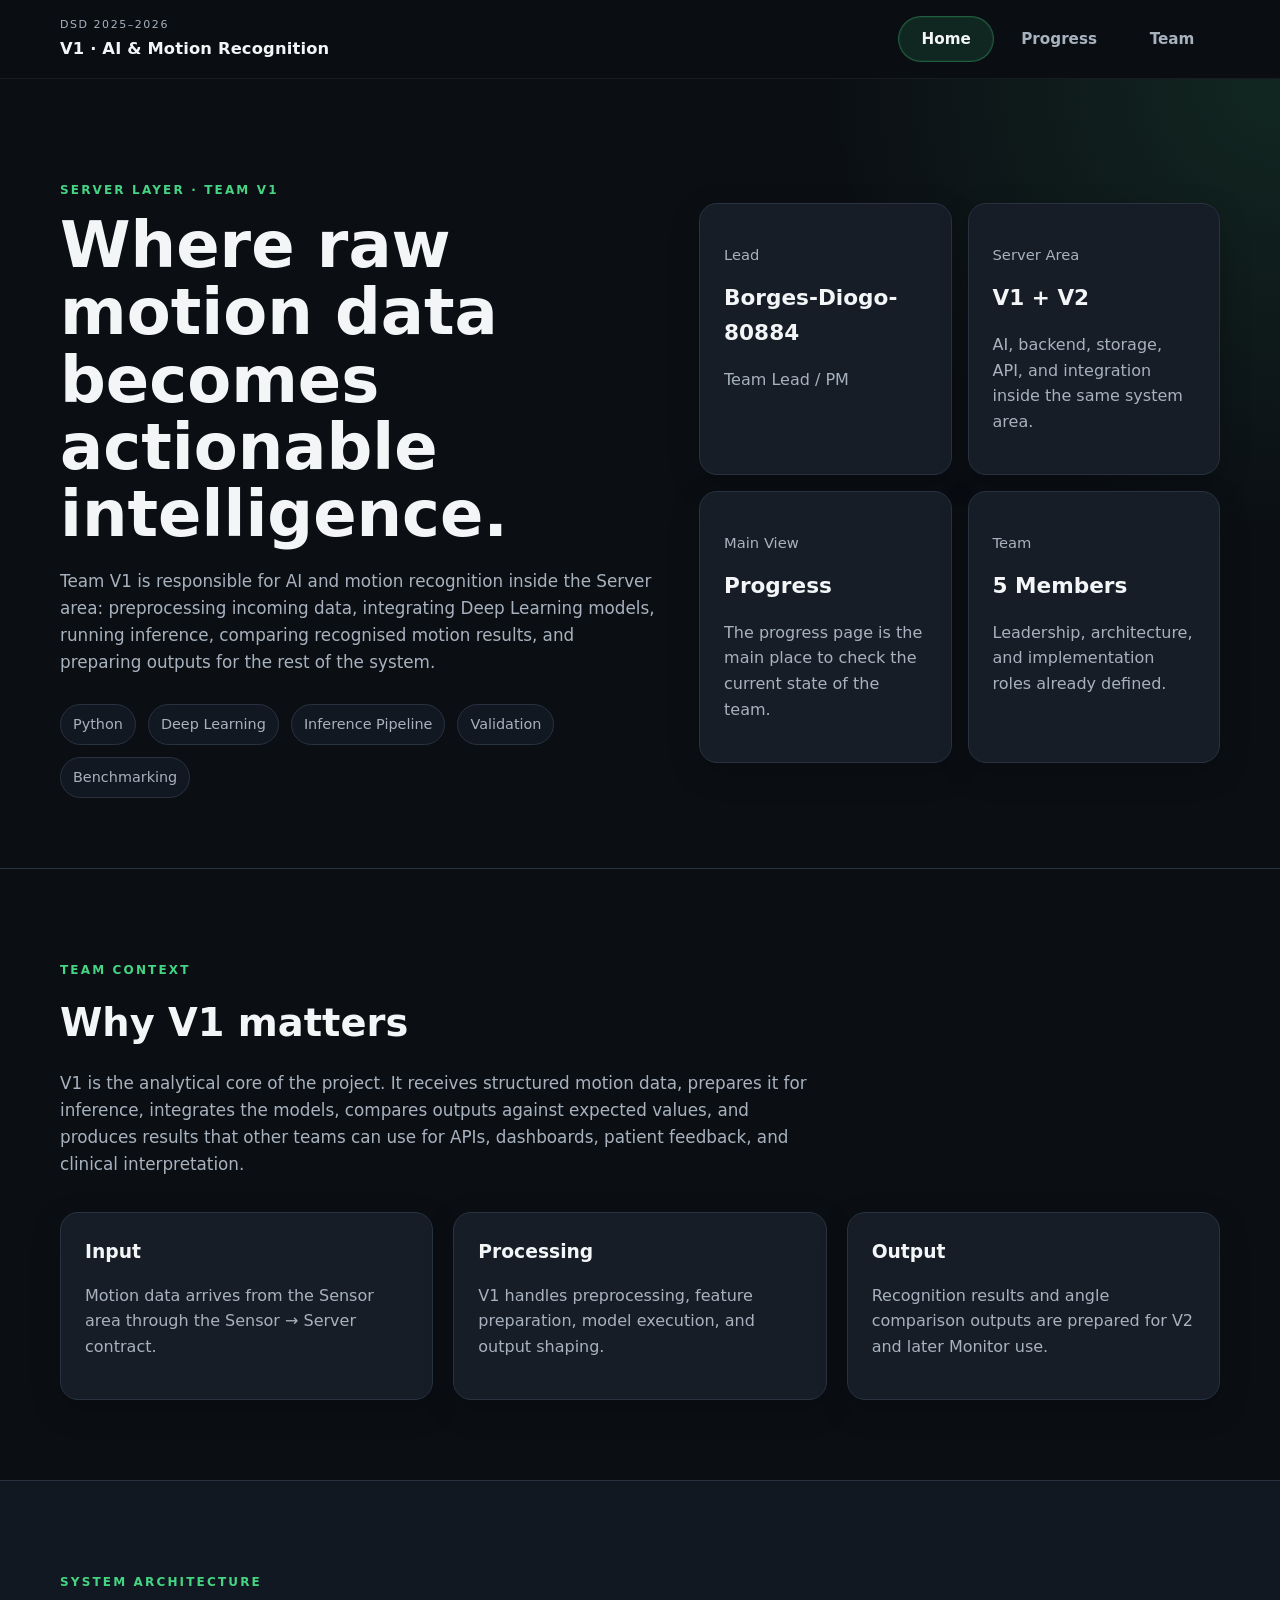
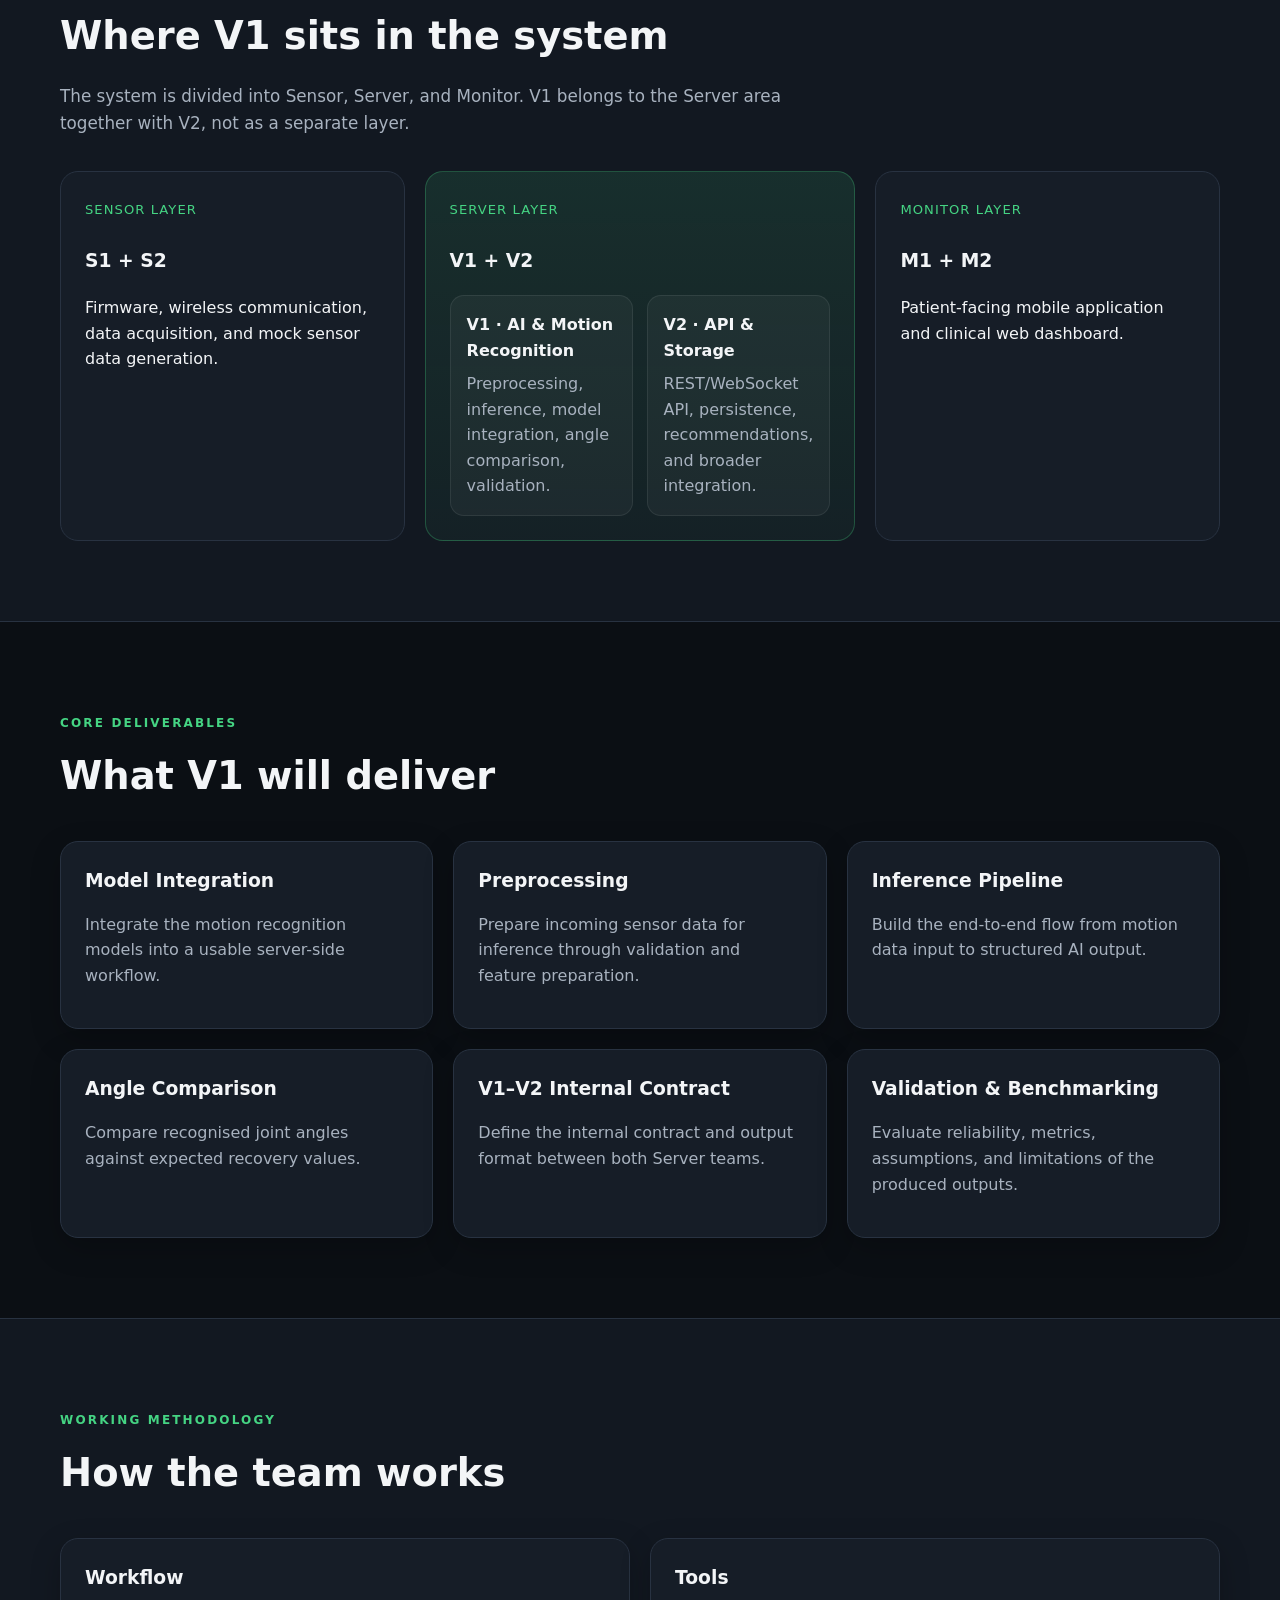
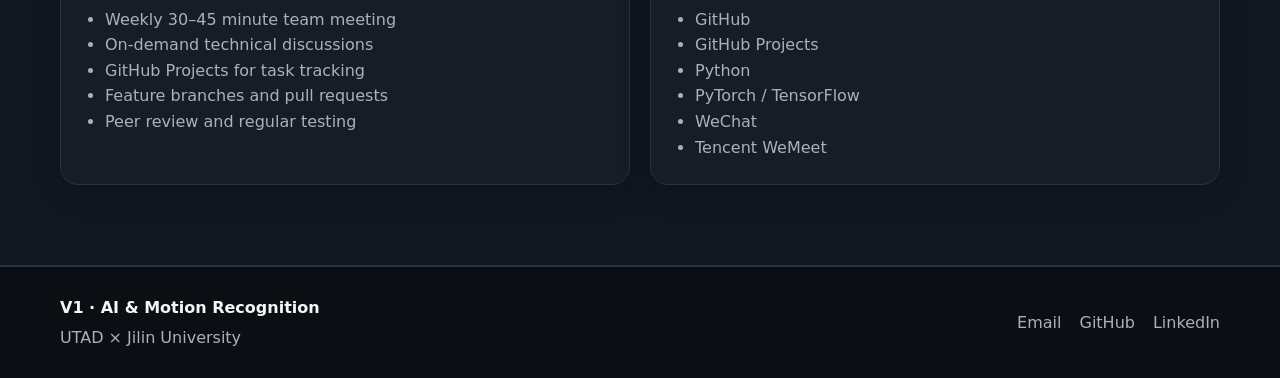
==== index.html @ eb0264ab "Initial V1 team site" ====
<!DOCTYPE html>
<html lang="en">
<head>
  <meta charset="UTF-8" />
  <meta name="viewport" content="width=device-width, initial-scale=1.0" />
  <title>V1 · AI & Motion Recognition</title>
  <meta name="description" content="V1 Team page for AI & Motion Recognition project." />
  <link rel="stylesheet" href="style.css" />
</head>
<body>
  <header class="topbar">
    <div class="container nav">
      <div class="brand">
        <span class="brand-tag">DSD 2025–2026</span>
        <span class="brand-title">V1 · AI & Motion Recognition</span>
      </div>

      <button class="menu-toggle" id="menuToggle" aria-label="Open menu">☰</button>

      <nav id="mainNav" class="nav-links">
        <a href="index.html" class="nav-link">Home</a>
        <a href="progress.html" class="nav-link">Progress</a>
        <a href="team.html" class="nav-link">Team</a>
    </nav>
    </div>
  </header>

  <section id="hero" class="hero">
    <div class="container hero-grid">
      <div>
        <p class="eyebrow">SERVER LAYER · TEAM V1</p>
        <h1>Where raw motion data becomes actionable intelligence.</h1>
        <p class="hero-text">
          Team V1 is responsible for AI and motion recognition inside the Server area:
          preprocessing incoming data, integrating Deep Learning models, running inference,
          comparing recognised motion results, and preparing outputs for the rest of the system.
        </p>

        <div class="hero-tags">
          <span>Python</span>
          <span>Deep Learning</span>
          <span>Inference Pipeline</span>
          <span>Validation</span>
          <span>Benchmarking</span>
        </div>
      </div>

      <div class="hero-cards">
        <div class="card stat-card">
          <p class="stat-label">Lead</p>
          <h3>Borges-Diogo-80884</h3>
          <p>Team Lead / PM</p>
        </div>

        <div class="card stat-card">
          <p class="stat-label">Server Area</p>
          <h3>V1 + V2</h3>
          <p>AI, backend, storage, API, and integration inside the same system area.</p>
        </div>

        <div class="card stat-card">
          <p class="stat-label">Main View</p>
          <h3>Progress</h3>
          <p>The progress page is the main place to check the current state of the team.</p>
        </div>

        <div class="card stat-card">
          <p class="stat-label">Team</p>
          <h3>5 Members</h3>
          <p>Leadership, architecture, and implementation roles already defined.</p>
        </div>
      </div>
    </div>
  </section>


  <section id="context" class="section">
    <div class="container">
      <p class="section-number">TEAM CONTEXT</p>
      <h2>Why V1 matters</h2>
      <p class="section-intro">
        V1 is the analytical core of the project. It receives structured motion data,
        prepares it for inference, integrates the models, compares outputs against expected
        values, and produces results that other teams can use for APIs, dashboards,
        patient feedback, and clinical interpretation.
      </p>

      <div class="grid three">
        <div class="card">
          <h3>Input</h3>
          <p>
            Motion data arrives from the Sensor area through the Sensor → Server contract.
          </p>
        </div>

        <div class="card">
          <h3>Processing</h3>
          <p>
            V1 handles preprocessing, feature preparation, model execution, and output shaping.
          </p>
        </div>

        <div class="card">
          <h3>Output</h3>
          <p>
            Recognition results and angle comparison outputs are prepared for V2 and later Monitor use.
          </p>
        </div>
      </div>
    </div>
  </section>

  <section id="architecture" class="section alt">
    <div class="container">
      <p class="section-number">SYSTEM ARCHITECTURE</p>
      <h2>Where V1 sits in the system</h2>
      <p class="section-intro">
        The system is divided into Sensor, Server, and Monitor. V1 belongs to the Server area
        together with V2, not as a separate layer.
      </p>

      <div class="system-layout">
        <div class="arch-box">
          <span class="arch-label">Sensor Layer</span>
          <h3>S1 + S2</h3>
          <p>
            Firmware, wireless communication, data acquisition, and mock sensor data generation.
          </p>
        </div>

        <div class="arch-box featured server-box">
          <span class="arch-label">Server Layer</span>
          <h3>V1 + V2</h3>

          <div class="server-split">
            <div class="mini-panel">
              <h4>V1 · AI & Motion Recognition</h4>
              <p>Preprocessing, inference, model integration, angle comparison, validation.</p>
            </div>

            <div class="mini-panel">
              <h4>V2 · API & Storage</h4>
              <p>REST/WebSocket API, persistence, recommendations, and broader integration.</p>
            </div>
          </div>
        </div>

        <div class="arch-box">
          <span class="arch-label">Monitor Layer</span>
          <h3>M1 + M2</h3>
          <p>
            Patient-facing mobile application and clinical web dashboard.
          </p>
        </div>
      </div>
    </div>
  </section>

  <section id="deliverables" class="section">
    <div class="container">
      <p class="section-number">CORE DELIVERABLES</p>
      <h2>What V1 will deliver</h2>

      <div class="grid three">
        <div class="card">
          <h3>Model Integration</h3>
          <p>Integrate the motion recognition models into a usable server-side workflow.</p>
        </div>

        <div class="card">
          <h3>Preprocessing</h3>
          <p>Prepare incoming sensor data for inference through validation and feature preparation.</p>
        </div>

        <div class="card">
          <h3>Inference Pipeline</h3>
          <p>Build the end-to-end flow from motion data input to structured AI output.</p>
        </div>

        <div class="card">
          <h3>Angle Comparison</h3>
          <p>Compare recognised joint angles against expected recovery values.</p>
        </div>

        <div class="card">
          <h3>V1–V2 Internal Contract</h3>
          <p>Define the internal contract and output format between both Server teams.</p>
        </div>

        <div class="card">
          <h3>Validation & Benchmarking</h3>
          <p>Evaluate reliability, metrics, assumptions, and limitations of the produced outputs.</p>
        </div>
      </div>
    </div>
  </section>

  <section id="methodology" class="section alt">
    <div class="container">
      <p class="section-number">WORKING METHODOLOGY</p>
      <h2>How the team works</h2>

      <div class="grid two">
        <div class="card">
          <h3>Workflow</h3>
          <ul>
            <li>Weekly 30–45 minute team meeting</li>
            <li>On-demand technical discussions</li>
            <li>GitHub Projects for task tracking</li>
            <li>Feature branches and pull requests</li>
            <li>Peer review and regular testing</li>
          </ul>
        </div>

        <div class="card">
          <h3>Tools</h3>
          <ul>
            <li>GitHub</li>
            <li>GitHub Projects</li>
            <li>Python</li>
            <li>PyTorch / TensorFlow</li>
            <li>WeChat</li>
            <li>Tencent WeMeet</li>
          </ul>
        </div>
      </div>
    </div>
  </section>

  <footer class="footer">
    <div class="container footer-wrap">
      <div>
        <strong>V1 · AI & Motion Recognition</strong>
        <p>UTAD × Jilin University</p>
      </div>

      <div class="footer-links">
        <a href="mailto:borges.v.diogo@gmail.com">Email</a>
        <a href="https://github.com/abenjas69" target="_blank">GitHub</a>
        <a href="https://linkedin.com/in/diogo-borges" target="_blank">LinkedIn</a>
      </div>
    </div>
  </footer>

  <script src="script.js"></script>
</body>
</html>
---- style.css ----
:root {
  --bg: #0b0f14;
  --bg-soft: #121821;
  --card: #161d27;
  --text: #f3f5f7;
  --muted: #a8b2bf;
  --line: #283241;
  --accent: #45d483;
  --accent-soft: rgba(69, 212, 131, 0.12);
  --container: 1160px;
  --radius: 18px;
  --shadow: 0 10px 30px rgba(0, 0, 0, 0.22);
}

* {
  box-sizing: border-box;
}

html {
  scroll-behavior: smooth;
}

body {
  margin: 0;
  font-family: Inter, system-ui, Arial, sans-serif;
  background: var(--bg);
  color: var(--text);
  line-height: 1.6;
}

a {
  color: inherit;
  text-decoration: none;
}

.container {
  width: min(var(--container), calc(100% - 2rem));
  margin: 0 auto;
}

/* NAVBAR */

.topbar {
  position: sticky;
  top: 0;
  z-index: 100;
  background: rgba(11, 15, 20, 0.88);
  backdrop-filter: blur(12px);
  border-bottom: 1px solid rgba(255, 255, 255, 0.06);
}

.nav {
  display: flex;
  align-items: center;
  justify-content: space-between;
  min-height: 78px;
  gap: 20px;
}

.brand {
  display: flex;
  flex-direction: column;
  gap: 2px;
}

.brand-tag {
  font-size: 11px;
  color: var(--muted);
  text-transform: uppercase;
  letter-spacing: 0.14em;
}

.brand-title {
  font-weight: 800;
  font-size: 1.02rem;
  letter-spacing: 0.01em;
}

.nav-links {
  display: flex;
  align-items: center;
  gap: 10px;
}

.nav-link {
  display: inline-flex;
  align-items: center;
  justify-content: center;
  min-width: 96px;
  padding: 10px 16px;
  border-radius: 999px;
  border: 1px solid transparent;
  color: var(--muted);
  font-size: 0.95rem;
  font-weight: 600;
  background: transparent;
  transition: 0.2s ease;
}

.nav-link:hover {
  color: var(--text);
  background: rgba(255, 255, 255, 0.05);
  border-color: rgba(255, 255, 255, 0.08);
}

 .nav-link.active {
  color: var(--text);
  background: var(--accent-soft);
  border-color: rgba(69, 212, 131, 0.32);
  box-shadow: inset 0 0 0 1px rgba(69, 212, 131, 0.08);
}

.menu-toggle {
  display: none;
  background: rgba(255, 255, 255, 0.03);
  border: 1px solid var(--line);
  color: var(--text);
  border-radius: 12px;
  padding: 9px 12px;
  cursor: pointer;
  font-size: 1rem;
}

/* HERO */

.hero {
  padding: 90px 0 70px;
  border-bottom: 1px solid var(--line);
  background:
    radial-gradient(circle at top right, rgba(69, 212, 131, 0.12), transparent 30%),
    var(--bg);
}

.hero-grid {
  display: grid;
  grid-template-columns: 1.15fr 1fr;
  gap: 40px;
  align-items: center;
}

.eyebrow,
.section-number {
  color: var(--accent);
  font-size: 12px;
  font-weight: 700;
  letter-spacing: 0.18em;
  text-transform: uppercase;
}

.hero h1 {
  font-size: clamp(2.4rem, 5vw, 4.4rem);
  line-height: 1.05;
  margin: 12px 0 20px;
  max-width: 12ch;
}

.hero-text,
.section-intro {
  color: var(--muted);
  font-size: 1.05rem;
  max-width: 760px;
}

.hero-tags {
  display: flex;
  flex-wrap: wrap;
  gap: 12px;
  margin-top: 28px;
}

.hero-tags span,
.badge {
  border: 1px solid var(--line);
  background: var(--bg-soft);
  padding: 8px 12px;
  border-radius: 999px;
  font-size: 0.9rem;
  color: var(--muted);
}

.badge.active {
  border-color: rgba(69, 212, 131, 0.4);
  background: var(--accent-soft);
  color: var(--text);
}

.hero-cards {
  display: grid;
  grid-template-columns: 1fr 1fr;
  gap: 16px;
}

/* SECTIONS */

.section {
  padding: 80px 0;
}

.section.alt {
  background: var(--bg-soft);
  border-top: 1px solid var(--line);
  border-bottom: 1px solid var(--line);
}

.section h2 {
  font-size: clamp(1.8rem, 3vw, 2.6rem);
  margin: 8px 0 14px;
}

.grid {
  display: grid;
  gap: 20px;
  margin-top: 34px;
}

.grid.three {
  grid-template-columns: repeat(3, 1fr);
}

.grid.two {
  grid-template-columns: repeat(2, 1fr);
}

/* CARDS */

.card {
  background: var(--card);
  border: 1px solid var(--line);
  border-radius: var(--radius);
  padding: 24px;
  box-shadow: var(--shadow);
}

.card h3 {
  margin-top: 0;
  margin-bottom: 10px;
}

.card p,
.card li {
  color: var(--muted);
}

.card ul {
  margin: 14px 0 0;
  padding-left: 20px;
}

.card-top {
  display: flex;
  justify-content: space-between;
  align-items: center;
  gap: 12px;
}

.stat-card h3 {
  margin: 6px 0;
  font-size: 1.35rem;
}

.stat-label,
.news-meta,
.role {
  color: var(--muted);
  font-size: 0.92rem;
}

/* ARCHITECTURE */

.arch-box {
  background: var(--card);
  border: 1px solid var(--line);
  border-radius: var(--radius);
  padding: 24px;
  min-height: 220px;
}

.arch-box.featured {
  background: linear-gradient(180deg, rgba(69, 212, 131, 0.12), rgba(69, 212, 131, 0.05));
  border-color: rgba(69, 212, 131, 0.28);
}

.arch-label {
  display: inline-block;
  color: var(--accent);
  font-size: 0.82rem;
  margin-bottom: 8px;
  text-transform: uppercase;
  letter-spacing: 0.08em;
}

.system-layout {
  display: grid;
  grid-template-columns: 1fr 1.25fr 1fr;
  gap: 20px;
  margin-top: 34px;
  align-items: stretch;
}

.server-box {
  min-height: auto;
}

.server-split {
  display: grid;
  grid-template-columns: 1fr 1fr;
  gap: 14px;
  margin-top: 16px;
}

.mini-panel {
  background: rgba(255, 255, 255, 0.04);
  border: 1px solid rgba(255, 255, 255, 0.08);
  border-radius: 14px;
  padding: 16px;
}

.mini-panel h4 {
  margin: 0 0 8px;
  font-size: 1rem;
}

.mini-panel p {
  margin: 0;
  color: var(--muted);
}

.flow-note {
  margin-top: 16px;
  padding: 14px 16px;
  border-radius: 14px;
  background: rgba(0, 0, 0, 0.14);
  color: var(--muted);
  border: 1px solid rgba(255, 255, 255, 0.08);
}

/* NEWS / TEAM */

.news-list {
  display: grid;
  gap: 18px;
  margin-top: 34px;
}

.member-card {
  text-align: center;
}

.avatar {
  width: 60px;
  height: 60px;
  border-radius: 16px;
  display: grid;
  place-items: center;
  background: var(--accent-soft);
  border: 1px solid rgba(69, 212, 131, 0.25);
  margin: 0 auto 14px;
  font-weight: 700;
  color: var(--text);
}

.member-meta {
  color: var(--accent);
  font-size: 0.9rem;
  font-weight: 600;
  margin-top: -2px;
  margin-bottom: 10px;
}

/* FOOTER */

.footer {
  border-top: 1px solid var(--line);
  padding: 28px 0;
}

.footer-wrap {
  display: flex;
  align-items: center;
  justify-content: space-between;
  gap: 20px;
}

.footer-wrap p {
  margin: 4px 0 0;
  color: var(--muted);
}

.footer-links {
  display: flex;
  gap: 18px;
  flex-wrap: wrap;
}

.footer-links a {
  color: var(--muted);
}

.footer-links a:hover {
  color: var(--text);
}

/* RESPONSIVE */

@media (max-width: 1100px) {
  .system-layout,
  .server-split {
    grid-template-columns: 1fr;
  }
}

@media (max-width: 980px) {
  .hero-grid,
  .grid.three,
  .grid.two {
    grid-template-columns: 1fr;
  }

  .hero-cards {
    grid-template-columns: 1fr;
  }
}

@media (max-width: 760px) {
  .menu-toggle {
    display: block;
  }

  .nav-links {
    position: absolute;
    top: 78px;
    left: 0;
    right: 0;
    display: none;
    flex-direction: column;
    align-items: stretch;
    gap: 0;
    background: rgba(11, 15, 20, 0.98);
    border-bottom: 1px solid var(--line);
    padding: 10px;
  }

  .nav-links.open {
    display: flex;
  }

  .nav-link {
    width: 100%;
    min-width: unset;
    justify-content: flex-start;
    border-radius: 14px;
    padding: 14px 16px;
  }

  .footer-wrap {
    flex-direction: column;
    align-items: flex-start;
  }
}
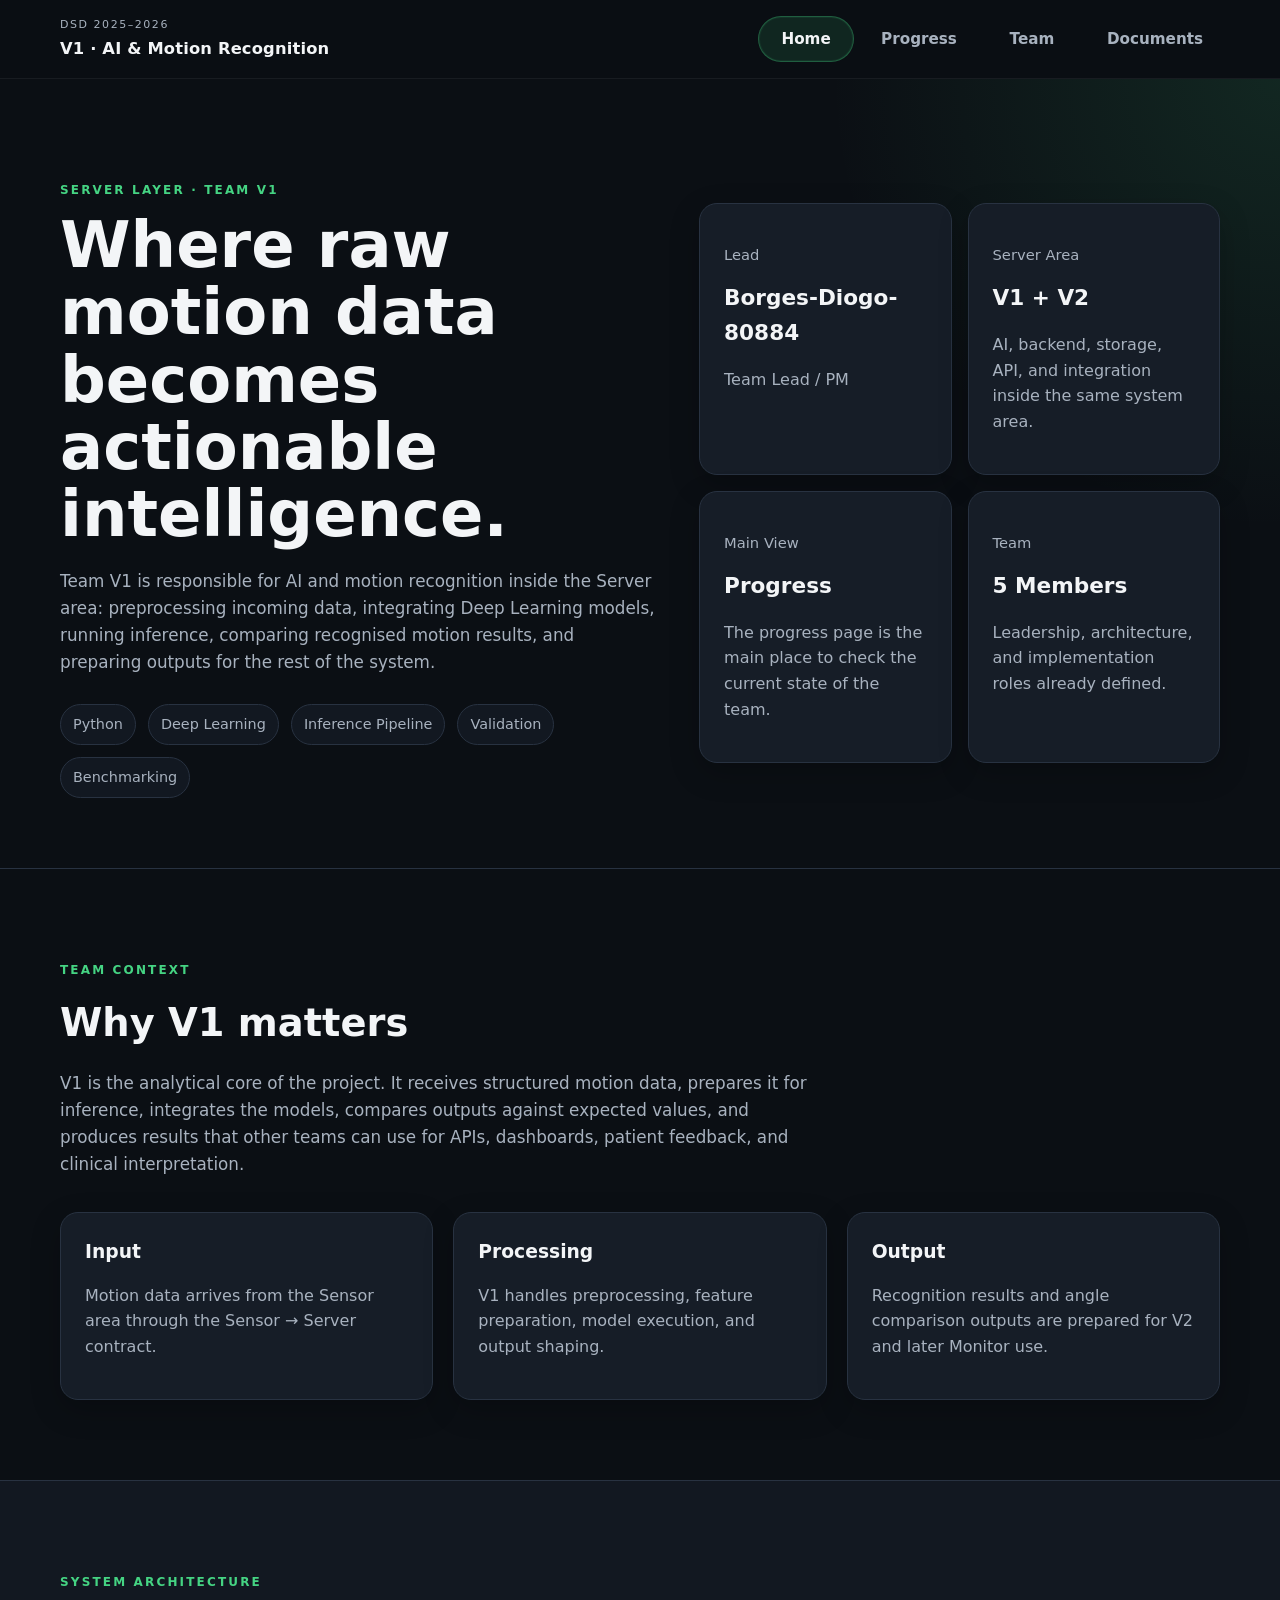
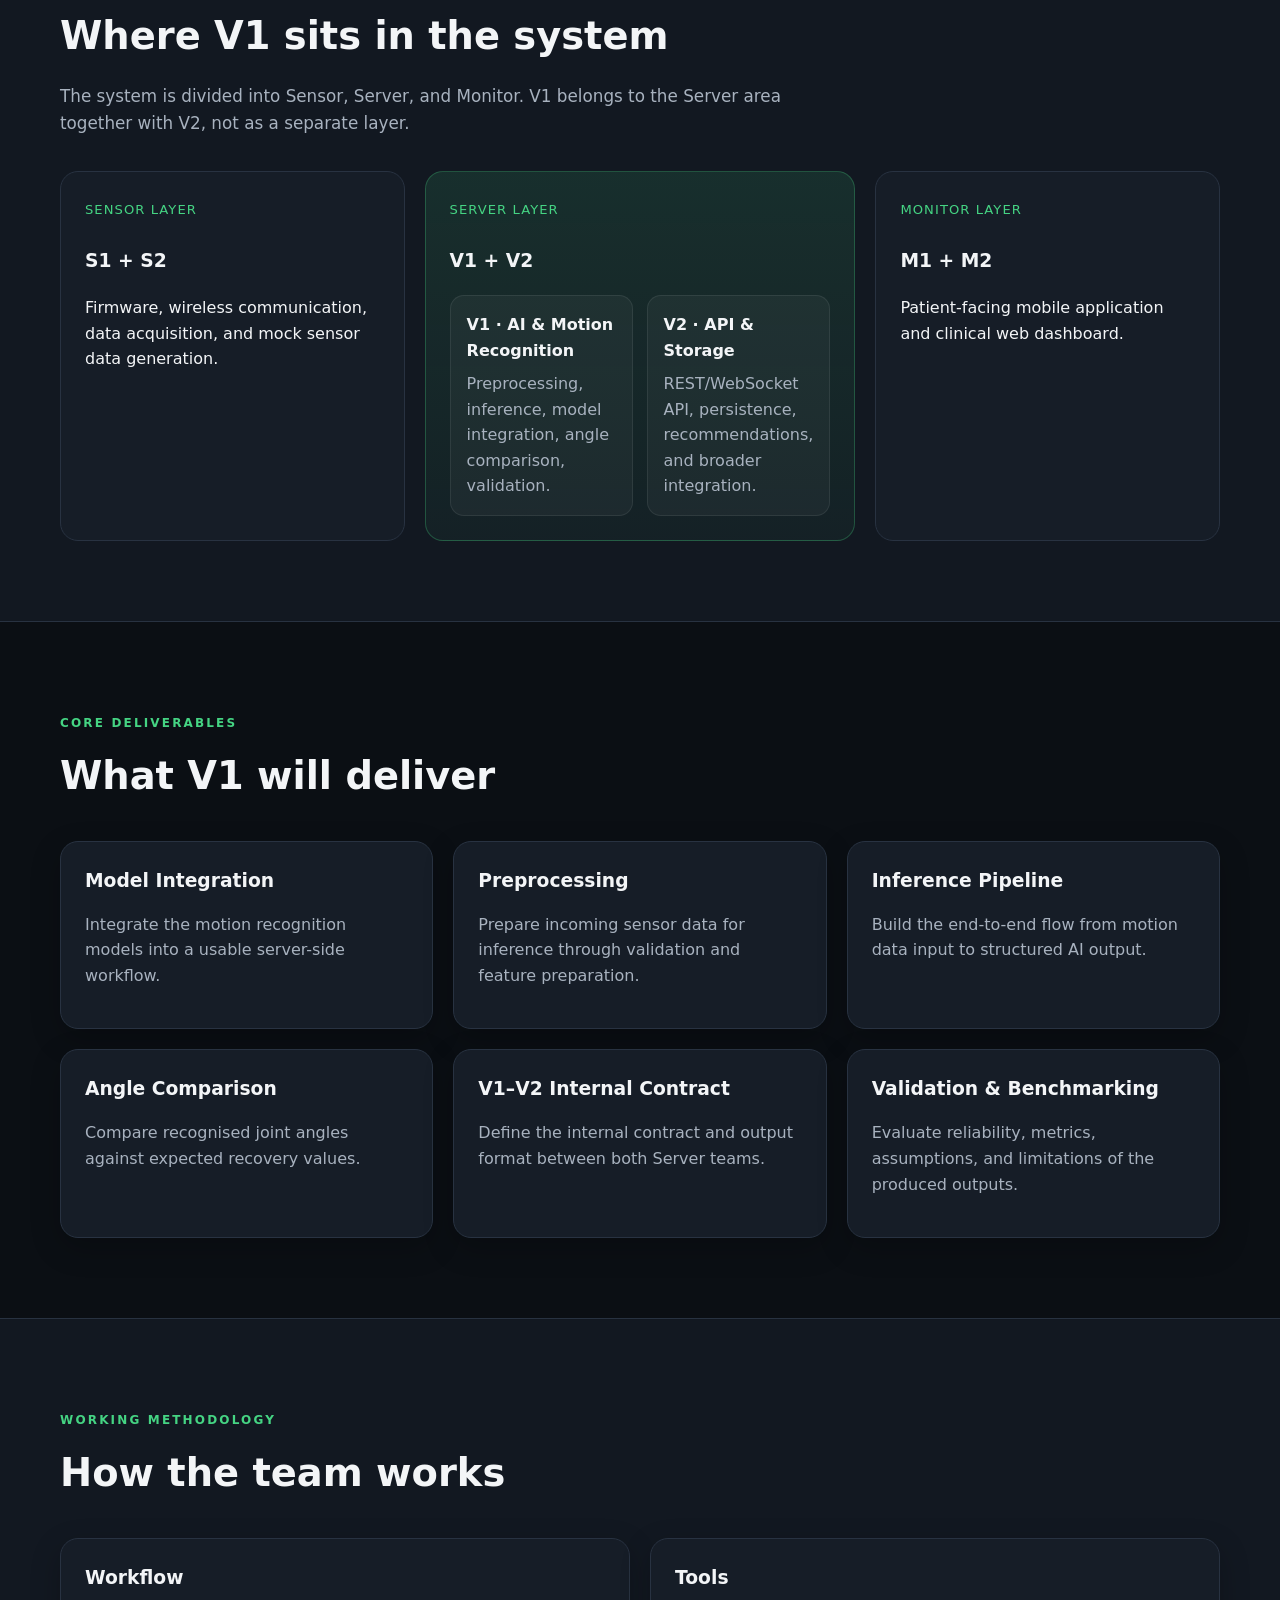
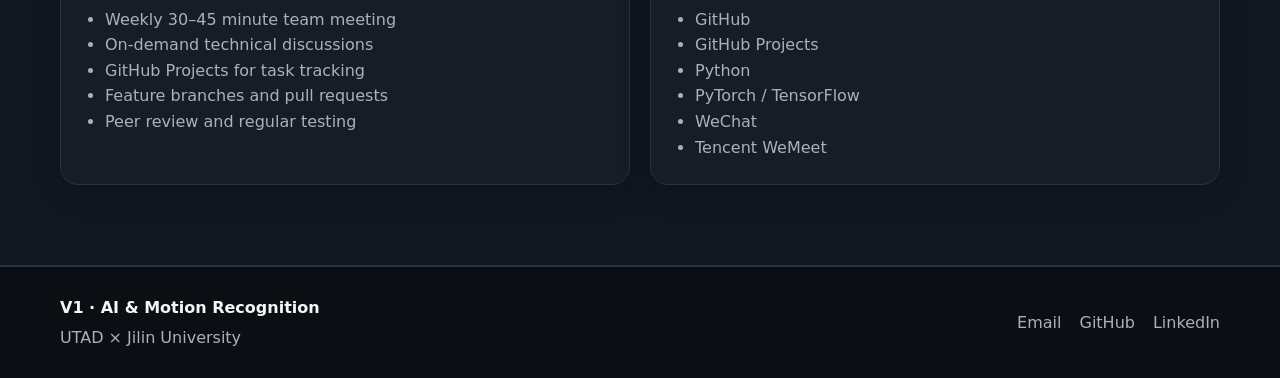
==== commit c8ba2cb6: "Clean history and remove large executable" ====
--- a/index.html
+++ b/index.html
@@ -21,6 +21,7 @@
         <a href="index.html" class="nav-link">Home</a>
         <a href="progress.html" class="nav-link">Progress</a>
         <a href="team.html" class="nav-link">Team</a>
+        <a href="documents.html" class="nav-link">Documents</a>
     </nav>
     </div>
   </header>
@@ -235,9 +236,9 @@
       </div>
 
       <div class="footer-links">
-        <a href="mailto:borges.v.diogo@gmail.com">Email</a>
+        <a href="mailto:al80884@alunos.utad.pt">Email</a>
         <a href="https://github.com/abenjas69" target="_blank">GitHub</a>
-        <a href="https://linkedin.com/in/diogo-borges" target="_blank">LinkedIn</a>
+        <a href="https://www.linkedin.com/in/diogo-borges-9aba562a7/" target="_blank">LinkedIn</a>
       </div>
     </div>
   </footer>
--- a/style.css
+++ b/style.css
@@ -456,4 +456,215 @@
     flex-direction: column;
     align-items: flex-start;
   }
+}
+
+.status-list {
+  list-style: none;
+  padding-left: 0;
+  margin: 14px 0 0;
+}
+
+.status-list li {
+  display: flex;
+  flex-direction: column;
+  gap: 4px;
+  padding: 12px 0;
+  border-bottom: 1px solid rgba(255, 255, 255, 0.06);
+}
+
+.status-list li:last-child {
+  border-bottom: none;
+}
+
+.item-date {
+  font-size: 0.82rem;
+  font-weight: 700;
+  color: var(--accent);
+  letter-spacing: 0.03em;
+}
+
+.item-text {
+  color: var(--muted);
+}
+
+.work-log-section {
+  padding: 48px 0 0;
+}
+
+.avatar-img {
+  width: 84px;
+  height: 84px;
+  border-radius: 20px;
+  object-fit: cover;
+  display: block;
+  margin: 0 auto 14px;
+  border: 1px solid rgba(69, 212, 131, 0.25);
+  box-shadow: var(--shadow);
+}
+
+.avatar-detail {
+  width: 96px;
+  height: 96px;
+  margin: 0;
+}
+
+.member-link-card {
+  transition: transform 0.2s ease, border-color 0.2s ease;
+}
+
+.member-link-card:hover {
+  transform: translateY(-4px);
+  border-color: rgba(69, 212, 131, 0.28);
+}
+
+.member-detail-section {
+  scroll-margin-top: 110px;
+}
+
+.member-detail-header {
+  display: flex;
+  gap: 20px;
+  align-items: center;
+  margin-bottom: 18px;
+}
+
+.member-summary {
+  margin-bottom: 22px;
+}
+
+.detail-grid,
+.detail-status-grid {
+  margin-top: 18px;
+}
+
+.detail-box {
+  background: rgba(255, 255, 255, 0.03);
+  border: 1px solid rgba(255, 255, 255, 0.06);
+  border-radius: 14px;
+  padding: 18px;
+}
+
+.detail-list {
+  margin: 12px 0 0;
+  padding-left: 18px;
+}
+
+.detail-last-updated {
+  color: var(--muted);
+  font-size: 0.9rem;
+  margin-top: 6px;
+}
+
+.worklog-box {
+  margin-top: 18px;
+}
+
+.worklog-list {
+  display: grid;
+  gap: 16px;
+  margin-top: 14px;
+}
+
+.worklog-item {
+  display: grid;
+  grid-template-columns: 130px 1fr;
+  gap: 16px;
+  padding: 14px 0;
+  border-bottom: 1px solid rgba(255, 255, 255, 0.06);
+}
+
+.worklog-item:last-child {
+  border-bottom: none;
+}
+
+.worklog-date {
+  font-size: 0.85rem;
+  font-weight: 700;
+  color: var(--accent);
+}
+
+.worklog-content h4 {
+  margin: 0 0 6px;
+  font-size: 1rem;
+}
+
+.worklog-content p {
+  margin: 0;
+  color: var(--muted);
+}
+
+@media (max-width: 760px) {
+  .member-detail-header {
+    flex-direction: column;
+    align-items: flex-start;
+  }
+
+  .worklog-item {
+    grid-template-columns: 1fr;
+    gap: 8px;
+  }
+}
+
+.avatar-small {
+  width: 110px;
+  height: 110px;
+  border-radius: 20px;
+  object-fit: cover;
+}
+
+.avatar-small {
+  width: 110px;
+  height: 110px;
+  border-radius: 20px;
+  object-fit: cover;
+}
+
+.document-card {
+  min-height: 260px;
+}
+
+.featured-doc {
+  border-color: rgba(69, 212, 131, 0.28);
+  background: linear-gradient(180deg, rgba(69, 212, 131, 0.08), rgba(69, 212, 131, 0.03));
+}
+
+.doc-meta {
+  margin-top: 14px;
+}
+
+.doc-meta p {
+  margin: 4px 0;
+}
+
+.doc-actions {
+  display: flex;
+  gap: 12px;
+  flex-wrap: wrap;
+  margin-top: 18px;
+}
+
+.doc-button {
+  display: inline-block;
+  padding: 10px 16px;
+  border-radius: 12px;
+  border: 1px solid rgba(69, 212, 131, 0.28);
+  background: var(--accent-soft);
+  color: var(--text);
+  font-weight: 600;
+  transition: 0.2s ease;
+}
+
+.doc-button:hover {
+  background: rgba(69, 212, 131, 0.18);
+}
+
+.doc-button.secondary {
+  background: transparent;
+  border: 1px solid var(--line);
+  color: var(--muted);
+}
+
+.doc-button.secondary:hover {
+  color: var(--text);
+  background: rgba(255, 255, 255, 0.05);
 }
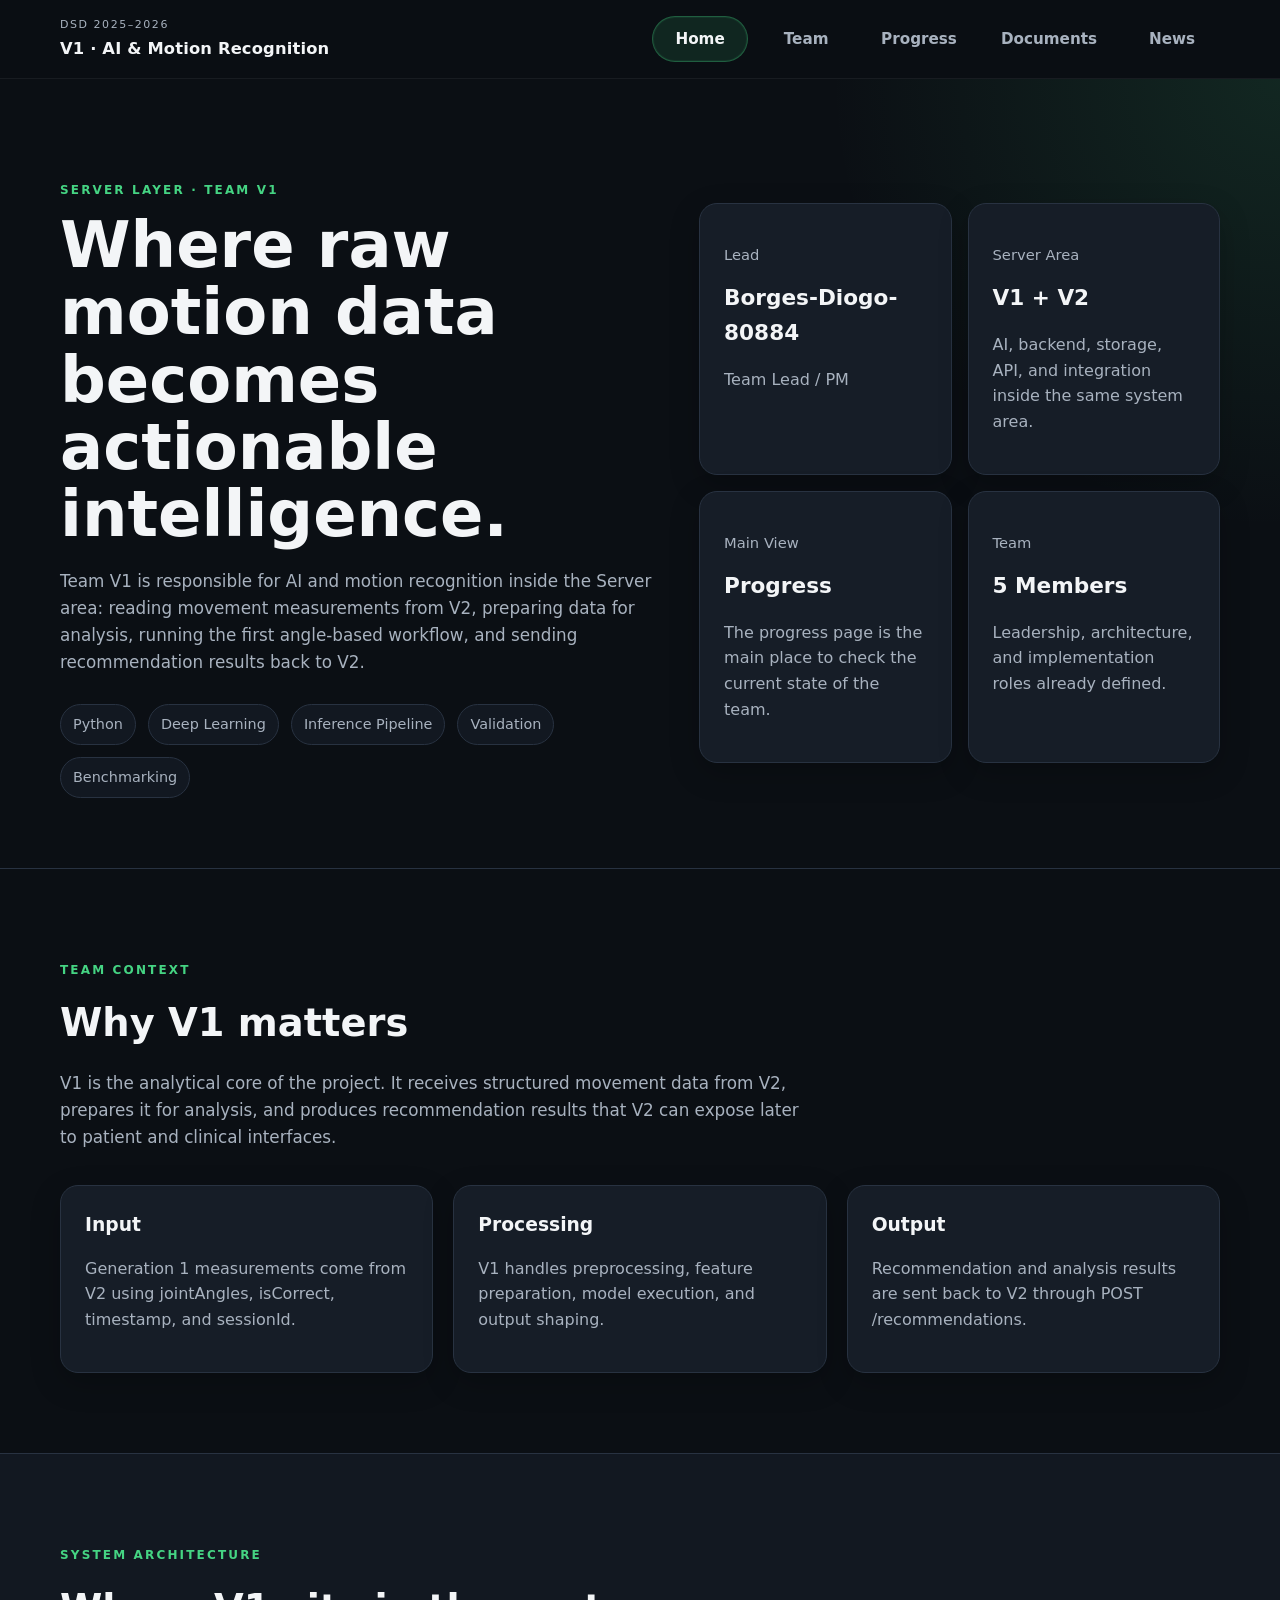
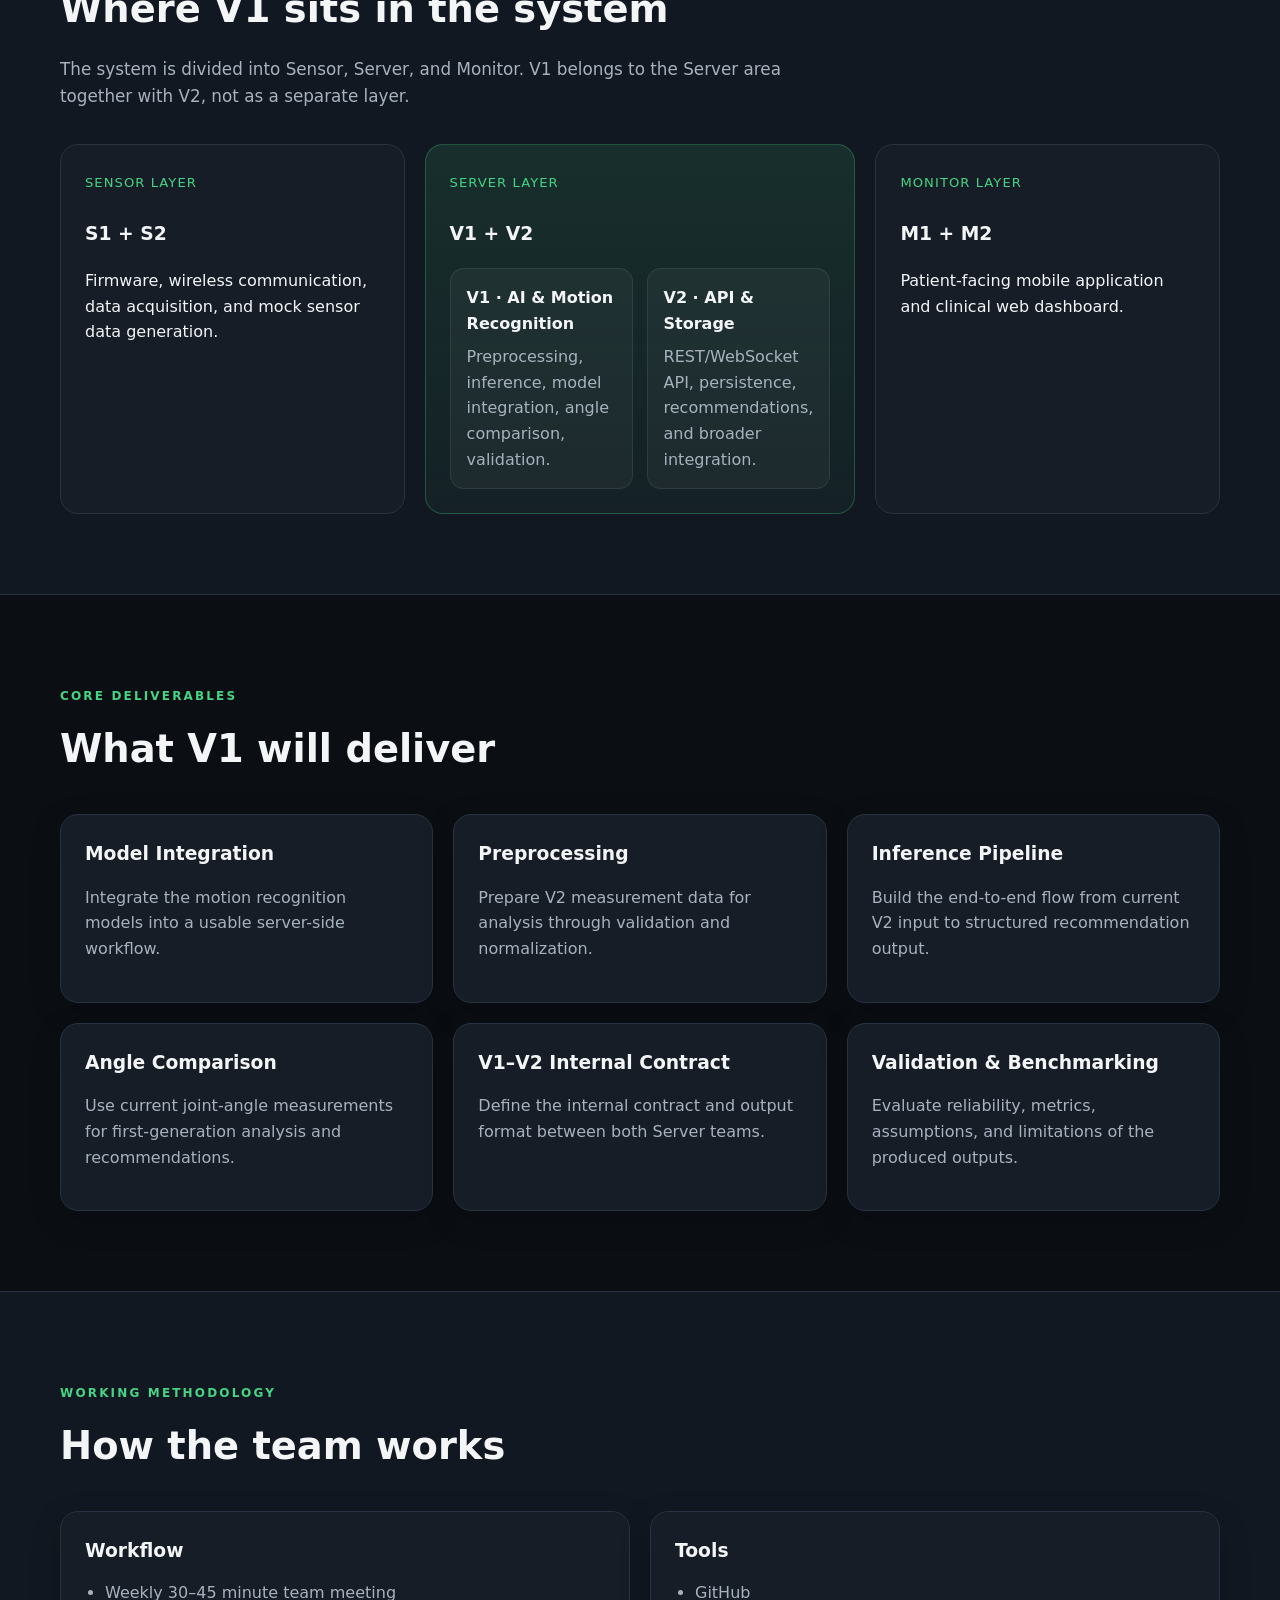
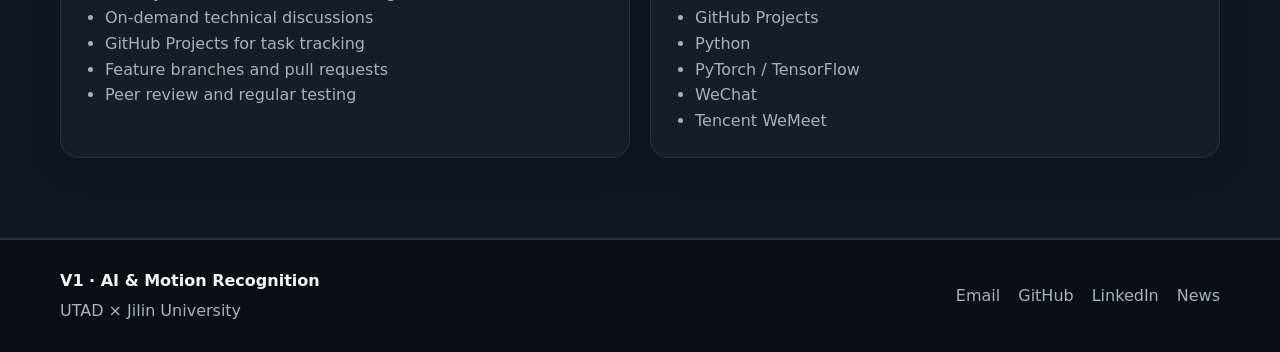
==== commit 83d7e9ac: "updated requirement analysis" ====
--- a/index.html
+++ b/index.html
@@ -15,14 +15,15 @@
         <span class="brand-title">V1 · AI & Motion Recognition</span>
       </div>
 
-      <button class="menu-toggle" id="menuToggle" aria-label="Open menu">☰</button>
+      <button class="menu-toggle" id="menuToggle" aria-label="Open menu">&#9776;</button>
 
       <nav id="mainNav" class="nav-links">
         <a href="index.html" class="nav-link">Home</a>
+        <a href="team.html" class="nav-link">Team</a>
         <a href="progress.html" class="nav-link">Progress</a>
-        <a href="team.html" class="nav-link">Team</a>
         <a href="documents.html" class="nav-link">Documents</a>
-    </nav>
+        <a href="news.html" class="nav-link">News</a>
+      </nav>
     </div>
   </header>
 
@@ -33,8 +34,8 @@
         <h1>Where raw motion data becomes actionable intelligence.</h1>
         <p class="hero-text">
           Team V1 is responsible for AI and motion recognition inside the Server area:
-          preprocessing incoming data, integrating Deep Learning models, running inference,
-          comparing recognised motion results, and preparing outputs for the rest of the system.
+          reading movement measurements from V2, preparing data for analysis, running the
+          first angle-based workflow, and sending recommendation results back to V2.
         </p>
 
         <div class="hero-tags">
@@ -80,17 +81,16 @@
       <p class="section-number">TEAM CONTEXT</p>
       <h2>Why V1 matters</h2>
       <p class="section-intro">
-        V1 is the analytical core of the project. It receives structured motion data,
-        prepares it for inference, integrates the models, compares outputs against expected
-        values, and produces results that other teams can use for APIs, dashboards,
-        patient feedback, and clinical interpretation.
+        V1 is the analytical core of the project. It receives structured movement data from V2,
+        prepares it for analysis, and produces recommendation results that V2 can expose later
+        to patient and clinical interfaces.
       </p>
 
       <div class="grid three">
         <div class="card">
           <h3>Input</h3>
           <p>
-            Motion data arrives from the Sensor area through the Sensor → Server contract.
+            Generation 1 measurements come from V2 using jointAngles, isCorrect, timestamp, and sessionId.
           </p>
         </div>
 
@@ -104,7 +104,7 @@
         <div class="card">
           <h3>Output</h3>
           <p>
-            Recognition results and angle comparison outputs are prepared for V2 and later Monitor use.
+            Recommendation and analysis results are sent back to V2 through POST /recommendations.
           </p>
         </div>
       </div>
@@ -170,17 +170,17 @@
 
         <div class="card">
           <h3>Preprocessing</h3>
-          <p>Prepare incoming sensor data for inference through validation and feature preparation.</p>
+          <p>Prepare V2 measurement data for analysis through validation and normalization.</p>
         </div>
 
         <div class="card">
           <h3>Inference Pipeline</h3>
-          <p>Build the end-to-end flow from motion data input to structured AI output.</p>
+          <p>Build the end-to-end flow from current V2 input to structured recommendation output.</p>
         </div>
 
         <div class="card">
           <h3>Angle Comparison</h3>
-          <p>Compare recognised joint angles against expected recovery values.</p>
+          <p>Use current joint-angle measurements for first-generation analysis and recommendations.</p>
         </div>
 
         <div class="card">
@@ -239,10 +239,11 @@
         <a href="mailto:al80884@alunos.utad.pt">Email</a>
         <a href="https://github.com/abenjas69" target="_blank">GitHub</a>
         <a href="https://www.linkedin.com/in/diogo-borges-9aba562a7/" target="_blank">LinkedIn</a>
+        <a href="news.html">News</a>
       </div>
     </div>
   </footer>
 
   <script src="script.js"></script>
 </body>
-</html>+</html>
--- a/style.css
+++ b/style.css
@@ -184,6 +184,14 @@
   color: var(--text);
 }
 
+code {
+  border-radius: 6px;
+  background: rgba(255, 255, 255, 0.08);
+  color: var(--text);
+  font-size: 0.92em;
+  padding: 2px 6px;
+}
+
 .hero-cards {
   display: grid;
   grid-template-columns: 1fr 1fr;
@@ -342,6 +350,150 @@
   margin-top: 34px;
 }
 
+.news-feature {
+  display: grid;
+  gap: 14px;
+  border-color: rgba(69, 212, 131, 0.28);
+  background: linear-gradient(180deg, rgba(69, 212, 131, 0.08), rgba(69, 212, 131, 0.03));
+}
+
+.news-feature h2 {
+  margin: 8px 0 4px;
+}
+
+.news-feature p {
+  margin: 0;
+  color: var(--muted);
+}
+
+.news-timeline {
+  display: grid;
+  gap: 18px;
+  margin-top: 28px;
+}
+
+.news-item {
+  display: grid;
+  grid-template-columns: 150px 1fr;
+  gap: 18px;
+  align-items: start;
+}
+
+.news-date {
+  position: sticky;
+  top: 98px;
+  color: var(--accent);
+  font-size: 0.86rem;
+  font-weight: 800;
+  letter-spacing: 0.04em;
+}
+
+.news-content {
+  padding: 22px;
+}
+
+.news-content h3 {
+  margin: 4px 0 8px;
+}
+
+.news-content p {
+  margin: 0;
+  color: var(--muted);
+}
+
+.roadmap-card {
+  margin-top: 24px;
+  padding: 26px;
+  border: 1px solid rgba(69, 212, 131, 0.28);
+  border-radius: var(--radius);
+  background: linear-gradient(180deg, rgba(69, 212, 131, 0.08), rgba(69, 212, 131, 0.03));
+  box-shadow: var(--shadow);
+}
+
+.roadmap-card h2 {
+  margin: 8px 0 0;
+}
+
+.roadmap-grid {
+  display: grid;
+  gap: 20px;
+  margin-top: 22px;
+}
+
+.roadmap-lane {
+  border: 1px solid var(--line);
+  border-radius: 16px;
+  background: rgba(255, 255, 255, 0.03);
+  padding: 20px;
+}
+
+.roadmap-lane.active-lane {
+  border-color: rgba(69, 212, 131, 0.34);
+}
+
+.roadmap-lane-header {
+  display: grid;
+  gap: 6px;
+  margin-bottom: 18px;
+}
+
+.roadmap-lane-header h3,
+.roadmap-lane-header p {
+  margin: 0;
+}
+
+.roadmap-lane-header p {
+  color: var(--muted);
+}
+
+.roadmap-status {
+  width: fit-content;
+  border: 1px solid rgba(69, 212, 131, 0.3);
+  border-radius: 999px;
+  background: var(--accent-soft);
+  color: var(--text);
+  font-size: 0.78rem;
+  font-weight: 700;
+  padding: 5px 9px;
+}
+
+.roadmap-flow {
+  display: grid;
+  grid-template-columns: minmax(0, 1fr) auto minmax(0, 1fr) auto minmax(0, 1fr);
+  gap: 12px;
+  align-items: stretch;
+}
+
+.roadmap-node {
+  display: grid;
+  gap: 8px;
+  min-height: 120px;
+  border: 1px solid rgba(255, 255, 255, 0.08);
+  border-radius: 14px;
+  background: rgba(11, 15, 20, 0.48);
+  padding: 16px;
+}
+
+.roadmap-node span {
+  color: var(--accent);
+  font-size: 0.78rem;
+  font-weight: 800;
+  letter-spacing: 0.08em;
+  text-transform: uppercase;
+}
+
+.roadmap-node strong {
+  color: var(--text);
+  line-height: 1.45;
+}
+
+.roadmap-arrow {
+  display: grid;
+  place-items: center;
+  color: var(--accent);
+  font-weight: 900;
+}
+
 .member-card {
   text-align: center;
 }
@@ -418,6 +570,14 @@
 
   .hero-cards {
     grid-template-columns: 1fr;
+  }
+
+  .roadmap-flow {
+    grid-template-columns: 1fr;
+  }
+
+  .roadmap-arrow {
+    min-height: 12px;
   }
 }
 
@@ -456,6 +616,28 @@
     flex-direction: column;
     align-items: flex-start;
   }
+
+  .card-top {
+    flex-direction: column;
+    align-items: flex-start;
+  }
+
+  .news-item {
+    grid-template-columns: 1fr;
+    gap: 8px;
+  }
+
+  .news-date {
+    position: static;
+  }
+
+  .roadmap-card {
+    padding: 20px;
+  }
+
+  .roadmap-node {
+    min-height: auto;
+  }
 }
 
 .status-list {
@@ -650,6 +832,8 @@
   border: 1px solid rgba(69, 212, 131, 0.28);
   background: var(--accent-soft);
   color: var(--text);
+  cursor: pointer;
+  font: inherit;
   font-weight: 600;
   transition: 0.2s ease;
 }
@@ -667,4 +851,213 @@
 .doc-button.secondary:hover {
   color: var(--text);
   background: rgba(255, 255, 255, 0.05);
-}+}
+
+.doc-accordion {
+  border: 1px solid var(--line);
+  border-radius: var(--radius);
+  background: var(--card);
+  box-shadow: var(--shadow);
+  overflow: hidden;
+}
+
+.doc-summary {
+  list-style: none;
+  cursor: pointer;
+  padding: 24px;
+  display: flex;
+  align-items: flex-start;
+  justify-content: space-between;
+  gap: 18px;
+}
+
+.doc-summary::-webkit-details-marker {
+  display: none;
+}
+
+.doc-summary h3 {
+  margin: 8px 0 8px;
+}
+
+.doc-summary-text {
+  margin: 0;
+  color: var(--muted);
+}
+
+.doc-toggle-hint {
+  color: var(--muted);
+  font-size: 0.9rem;
+  white-space: nowrap;
+  padding-top: 6px;
+}
+
+.doc-viewer-card {
+  border-top: 1px solid rgba(255, 255, 255, 0.06);
+  background: rgba(255, 255, 255, 0.02);
+}
+
+.doc-toolbar {
+  display: flex;
+  align-items: center;
+  justify-content: space-between;
+  gap: 16px;
+  padding: 16px 24px;
+  border-bottom: 1px solid rgba(255, 255, 255, 0.06);
+}
+
+.doc-toolbar-left {
+  display: flex;
+  align-items: center;
+  gap: 10px;
+  flex-wrap: wrap;
+}
+
+.doc-toolbar-left strong {
+  color: var(--text);
+}
+
+.doc-toolbar-left span {
+  color: var(--muted);
+  font-size: 0.9rem;
+}
+
+.doc-download {
+  display: inline-block;
+  padding: 10px 16px;
+  border-radius: 12px;
+  border: 1px solid rgba(69, 212, 131, 0.28);
+  background: var(--accent-soft);
+  color: var(--text);
+  font-weight: 600;
+  transition: 0.2s ease;
+  white-space: nowrap;
+}
+
+.doc-download:hover {
+  background: rgba(69, 212, 131, 0.18);
+}
+
+.pdf-frame {
+  width: 100%;
+  height: 950px;
+  border: 0;
+  display: block;
+  background: #fff;
+}
+
+.pdf-fallback {
+  padding: 24px;
+  color: var(--muted);
+}
+
+.pdf-fallback a {
+  color: var(--text);
+  text-decoration: underline;
+}
+
+@media (max-width: 760px) {
+  .doc-summary,
+  .doc-toolbar {
+    flex-direction: column;
+    align-items: flex-start;
+  }
+
+  .doc-toggle-hint {
+    padding-top: 0;
+  }
+
+  .pdf-frame {
+    height: 700px;
+  }
+}
+
+.document-entry {
+  cursor: pointer;
+  transition: transform 0.2s ease, border-color 0.2s ease;
+}
+
+.document-entry:hover {
+  transform: translateY(-4px);
+  border-color: rgba(69, 212, 131, 0.28);
+}
+
+.doc-overlay {
+  position: fixed;
+  inset: 0;
+  background: rgba(3, 6, 10, 0.9);
+  backdrop-filter: blur(8px);
+  z-index: 999;
+  display: none;
+  padding: 24px;
+}
+
+.doc-overlay.open {
+  display: block;
+}
+
+.doc-overlay-inner {
+  width: min(1100px, 100%);
+  height: calc(100vh - 48px);
+  margin: 0 auto;
+  background: var(--bg);
+  border: 1px solid var(--line);
+  border-radius: 20px;
+  overflow: hidden;
+  display: flex;
+  flex-direction: column;
+}
+
+.doc-overlay-topbar {
+  display: flex;
+  justify-content: space-between;
+  align-items: flex-start;
+  gap: 16px;
+  padding: 24px;
+  border-bottom: 1px solid var(--line);
+}
+
+.doc-overlay-actions {
+  display: flex;
+  gap: 12px;
+  flex-wrap: wrap;
+}
+
+.doc-overlay-content {
+  flex: 1;
+  min-height: 0;
+  padding: 24px;
+  overflow-y: auto;
+}
+
+.doc-overlay-content.frame-content {
+  padding: 0;
+  overflow: hidden;
+}
+
+.doc-overlay-frame {
+  width: 100%;
+  height: 100%;
+  border: 0;
+  display: block;
+  background: var(--bg);
+}
+
+.doc-overlay-content h3 {
+  margin-top: 0;
+  margin-bottom: 10px;
+}
+
+.doc-overlay-content p,
+.doc-overlay-content li {
+  color: var(--muted);
+}
+
+.doc-close-button {
+  padding: 10px 16px;
+  border-radius: 12px;
+  border: 1px solid var(--line);
+  background: transparent;
+  color: var(--text);
+  cursor: pointer;
+  font: inherit;
+}
